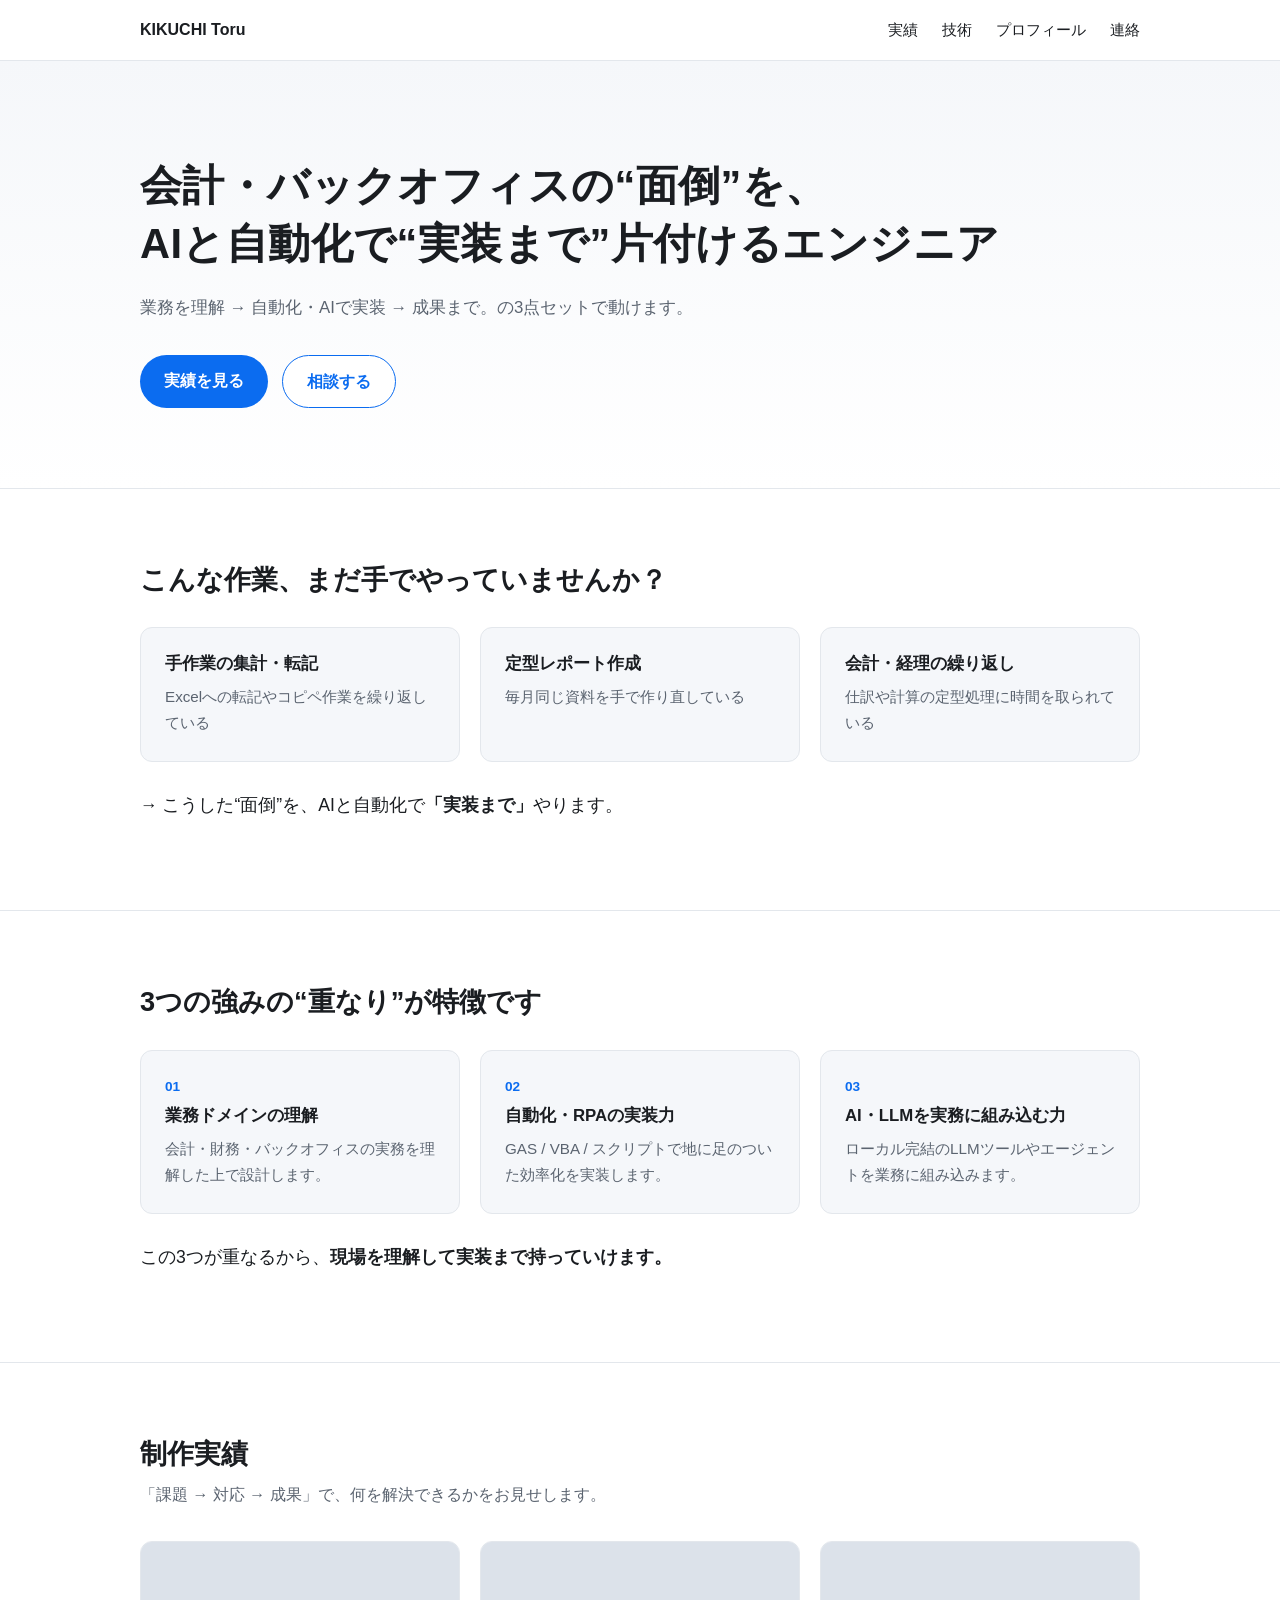
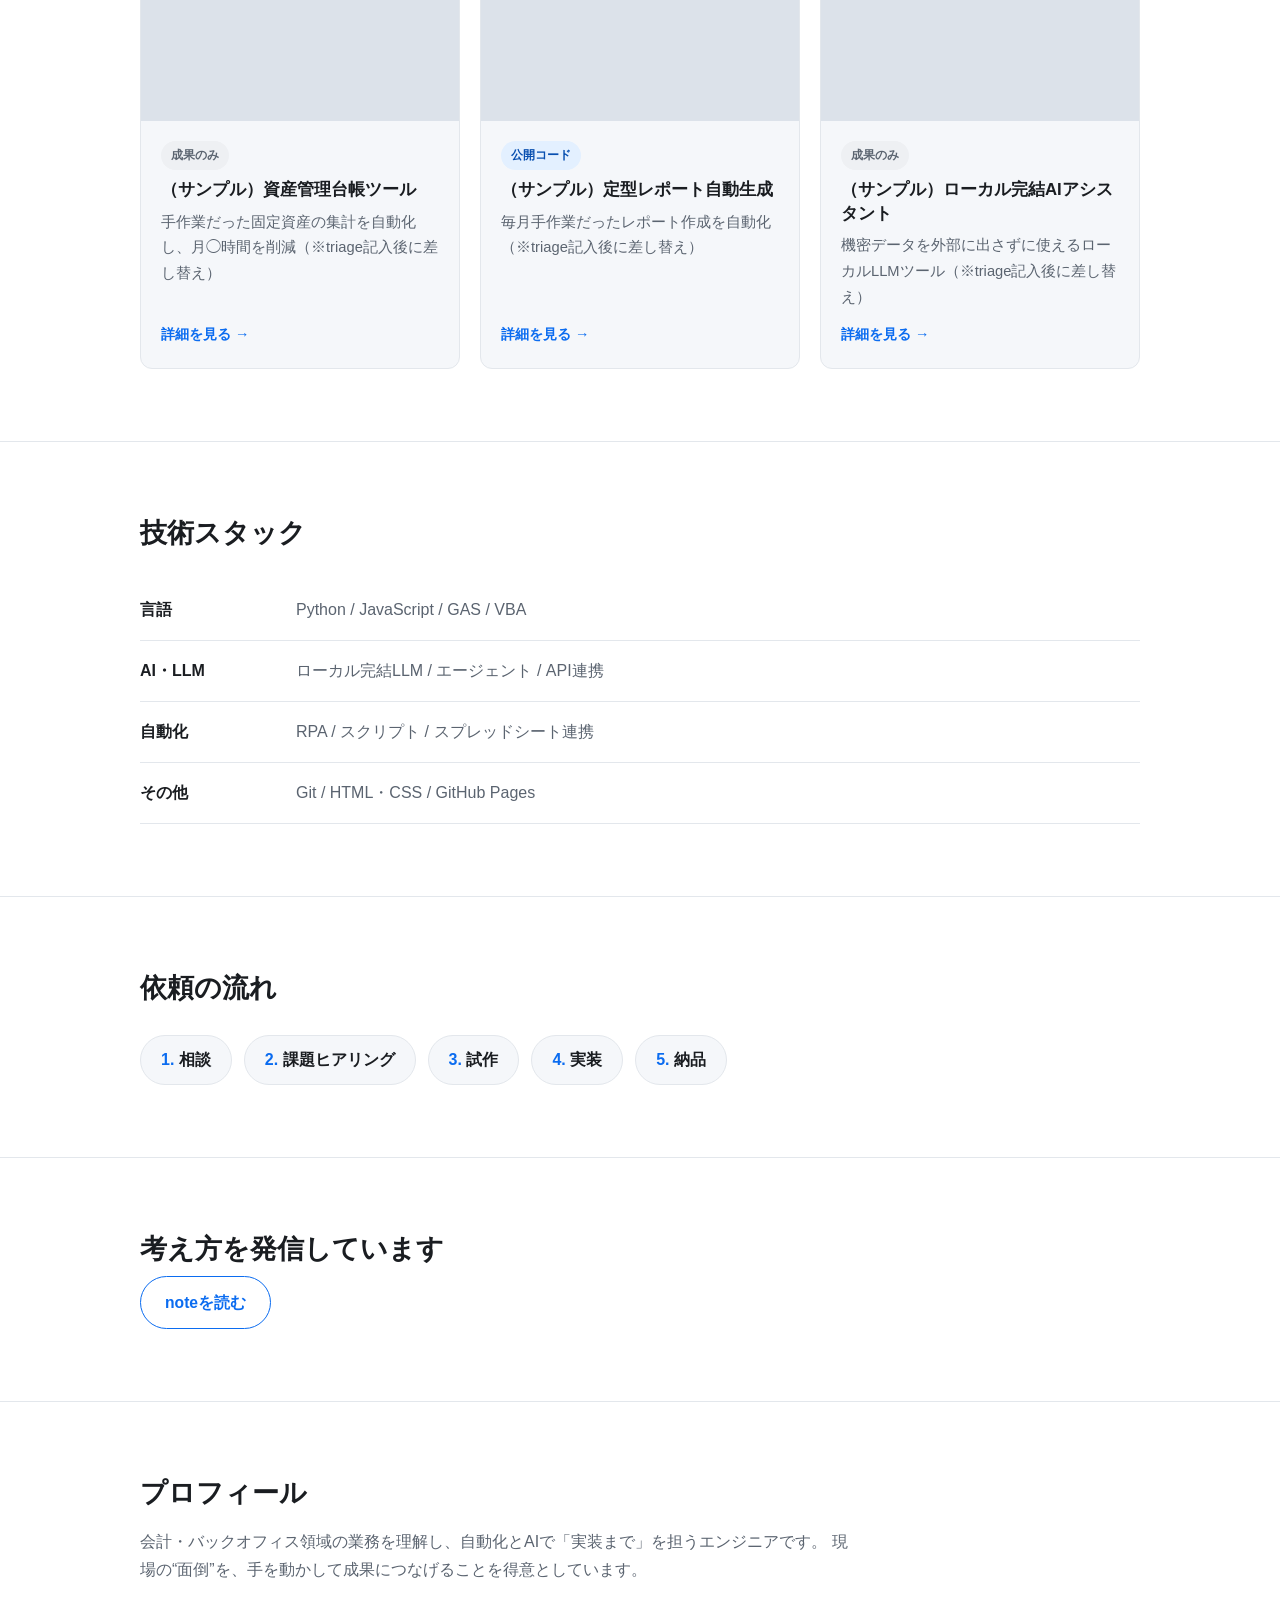
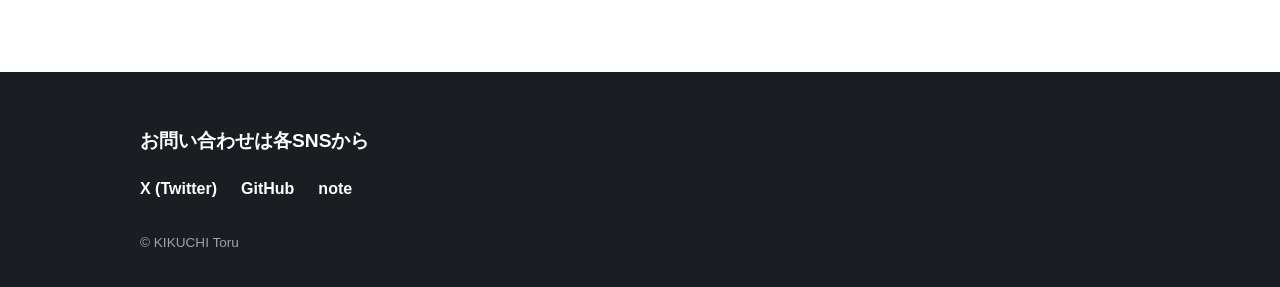
==== index.html @ f9b4e686 "feat: トップLPと実績詳細ページの骨組みを実装 - index.html: ヒーロー〜連絡まで全9セクション（プレースホルダ） - works/detail.html: ?id= で内容を切り替" ====
<!DOCTYPE html>
<html lang="ja">
<head>
  <meta charset="UTF-8" />
  <meta name="viewport" content="width=device-width, initial-scale=1.0" />
  <title>KIKUCHI Toru — 会計・バックオフィスの"面倒"をAIと自動化で実装まで</title>
  <meta name="description" content="会計・バックオフィスの面倒を、AIと自動化で実装まで片付けるエンジニア。業務を理解し、自動化・AIで実装し、成果まで。" />
  <link rel="stylesheet" href="assets/css/style.css" />
</head>
<body>
  <!-- ===== ヘッダ ===== -->
  <header class="site-header" id="top">
    <div class="container header__inner">
      <a class="brand" href="#top">KIKUCHI&nbsp;Toru</a>
      <nav class="nav" id="nav">
        <a href="#works">実績</a>
        <a href="#stack">技術</a>
        <a href="#about">プロフィール</a>
        <a href="#contact">連絡</a>
      </nav>
      <button class="nav-toggle" id="navToggle" aria-label="メニュー" aria-expanded="false">☰</button>
    </div>
  </header>

  <main>
    <!-- ===== ① ヒーロー ===== -->
    <section class="hero">
      <div class="container">
        <h1 class="hero__title">
          会計・バックオフィスの&ldquo;面倒&rdquo;を、<br />
          AIと自動化で&ldquo;実装まで&rdquo;片付けるエンジニア
        </h1>
        <p class="hero__sub">業務を理解 → 自動化・AIで実装 → 成果まで。の3点セットで動けます。</p>
        <div class="hero__cta">
          <a class="btn btn--primary" href="#works">実績を見る</a>
          <a class="btn btn--ghost" href="#contact">相談する</a>
        </div>
      </div>
    </section>

    <!-- ===== ② こんな"面倒"を解決します ===== -->
    <section class="section pains">
      <div class="container">
        <h2 class="section__title">こんな作業、まだ手でやっていませんか？</h2>
        <ul class="cards cards--3">
          <!-- TODO: 実案件でよくある「面倒」に差し替え -->
          <li class="pain-card"><h3>手作業の集計・転記</h3><p>Excelへの転記やコピペ作業を繰り返している</p></li>
          <li class="pain-card"><h3>定型レポート作成</h3><p>毎月同じ資料を手で作り直している</p></li>
          <li class="pain-card"><h3>会計・経理の繰り返し</h3><p>仕訳や計算の定型処理に時間を取られている</p></li>
        </ul>
        <p class="pains__lead">→ こうした&ldquo;面倒&rdquo;を、AIと自動化で<strong>「実装まで」</strong>やります。</p>
      </div>
    </section>

    <!-- ===== ③ 3つの強み ===== -->
    <section class="section strengths">
      <div class="container">
        <h2 class="section__title">3つの強みの&ldquo;重なり&rdquo;が特徴です</h2>
        <ul class="cards cards--3">
          <li class="strength-card">
            <span class="strength-card__no">01</span>
            <h3>業務ドメインの理解</h3>
            <p>会計・財務・バックオフィスの実務を理解した上で設計します。</p>
          </li>
          <li class="strength-card">
            <span class="strength-card__no">02</span>
            <h3>自動化・RPAの実装力</h3>
            <p>GAS / VBA / スクリプトで地に足のついた効率化を実装します。</p>
          </li>
          <li class="strength-card">
            <span class="strength-card__no">03</span>
            <h3>AI・LLMを実務に組み込む力</h3>
            <p>ローカル完結のLLMツールやエージェントを業務に組み込みます。</p>
          </li>
        </ul>
        <p class="strengths__lead">この3つが重なるから、<strong>現場を理解して実装まで持っていけます。</strong></p>
      </div>
    </section>

    <!-- ===== ④ 制作実績（JSON駆動） ===== -->
    <section class="section works" id="works">
      <div class="container">
        <h2 class="section__title">制作実績</h2>
        <p class="section__lead">「課題 → 対応 → 成果」で、何を解決できるかをお見せします。</p>
        <ul class="cards cards--3" id="worksList">
          <!-- assets/js/works.js が data/works.json から生成 -->
          <li class="works-card works-card--loading">読み込み中…</li>
        </ul>
      </div>
    </section>

    <!-- ===== ⑤ 技術スタック ===== -->
    <section class="section stack" id="stack">
      <div class="container">
        <h2 class="section__title">技術スタック</h2>
        <dl class="stack-list">
          <div class="stack-row"><dt>言語</dt><dd>Python / JavaScript / GAS / VBA</dd></div>
          <div class="stack-row"><dt>AI・LLM</dt><dd>ローカル完結LLM / エージェント / API連携</dd></div>
          <div class="stack-row"><dt>自動化</dt><dd>RPA / スクリプト / スプレッドシート連携</dd></div>
          <div class="stack-row"><dt>その他</dt><dd>Git / HTML・CSS / GitHub Pages</dd></div>
        </dl>
      </div>
    </section>

    <!-- ===== ⑥ 依頼の流れ ===== -->
    <section class="section flow">
      <div class="container">
        <h2 class="section__title">依頼の流れ</h2>
        <ol class="flow-steps">
          <li>相談</li><li>課題ヒアリング</li><li>試作</li><li>実装</li><li>納品</li>
        </ol>
      </div>
    </section>

    <!-- ===== ⑦ note ===== -->
    <section class="section note">
      <div class="container">
        <h2 class="section__title">考え方を発信しています</h2>
        <!-- TODO: noteのURLに差し替え -->
        <a class="btn btn--ghost" href="#" data-todo="note-url">noteを読む</a>
      </div>
    </section>

    <!-- ===== ⑧ プロフィール ===== -->
    <section class="section about" id="about">
      <div class="container">
        <h2 class="section__title">プロフィール</h2>
        <!-- TODO: 守秘・個人情報に触れない範囲で記入 -->
        <p class="about__text">
          会計・バックオフィス領域の業務を理解し、自動化とAIで「実装まで」を担うエンジニアです。
          現場の&ldquo;面倒&rdquo;を、手を動かして成果につなげることを得意としています。
        </p>
      </div>
    </section>
  </main>

  <!-- ===== ⑨ 連絡導線（フッタ） ===== -->
  <footer class="site-footer" id="contact">
    <div class="container">
      <h2 class="footer__title">お問い合わせは各SNSから</h2>
      <ul class="contacts">
        <!-- TODO: 各URLに差し替え -->
        <li><a href="#" data-todo="x-url">X (Twitter)</a></li>
        <li><a href="https://github.com/ChRo05">GitHub</a></li>
        <li><a href="#" data-todo="note-url">note</a></li>
      </ul>
      <p class="copyright">&copy; KIKUCHI Toru</p>
    </div>
  </footer>

  <script src="assets/js/main.js" defer></script>
  <script src="assets/js/works.js" defer></script>
</body>
</html>
---- assets/css/style.css ----
/* =========================================================
   ポートフォリオ スタイル土台 v0.1
   トーン: 誠実・堅実・ミニマル（後で調整可）
   ========================================================= */

:root {
  --color-bg: #ffffff;
  --color-fg: #1a1d21;
  --color-muted: #5b6470;
  --color-line: #e3e7ec;
  --color-soft: #f5f7fa;
  --color-accent: #0b6cf0;
  --color-accent-dark: #084fb0;
  --maxw: 1040px;
  --radius: 12px;
  --space: 24px;
  --font: -apple-system, BlinkMacSystemFont, "Hiragino Sans", "Noto Sans JP",
    "Yu Gothic", Meiryo, sans-serif;
}

* { box-sizing: border-box; }

html { scroll-behavior: smooth; }

body {
  margin: 0;
  font-family: var(--font);
  color: var(--color-fg);
  background: var(--color-bg);
  line-height: 1.75;
  -webkit-font-smoothing: antialiased;
}

.container { width: 100%; max-width: var(--maxw); margin: 0 auto; padding: 0 20px; }

a { color: var(--color-accent); text-decoration: none; }
a:hover { text-decoration: underline; }

h1, h2, h3 { line-height: 1.4; margin: 0; }

/* ===== ヘッダ ===== */
.site-header {
  position: sticky; top: 0; z-index: 50;
  background: rgba(255, 255, 255, 0.9);
  backdrop-filter: blur(8px);
  border-bottom: 1px solid var(--color-line);
}
.header__inner { display: flex; align-items: center; justify-content: space-between; height: 60px; }
.brand { font-weight: 700; color: var(--color-fg); }
.brand:hover { text-decoration: none; }
.nav { display: flex; gap: 24px; }
.nav a { color: var(--color-fg); font-size: 0.95rem; }
.nav-toggle { display: none; background: none; border: 0; font-size: 1.4rem; cursor: pointer; }

/* ===== ボタン ===== */
.btn {
  display: inline-block; padding: 12px 24px; border-radius: 999px;
  font-weight: 600; font-size: 0.98rem; transition: transform .08s ease, background .2s ease;
}
.btn:hover { text-decoration: none; transform: translateY(-1px); }
.btn--primary { background: var(--color-accent); color: #fff; }
.btn--primary:hover { background: var(--color-accent-dark); }
.btn--ghost { background: #fff; color: var(--color-accent); border: 1px solid var(--color-accent); }
.btn--ghost:hover { background: var(--color-soft); }

/* ===== ヒーロー ===== */
.hero { padding: 96px 0 80px; background: linear-gradient(180deg, var(--color-soft), #fff); }
.hero__title { font-size: clamp(1.6rem, 4.2vw, 2.6rem); font-weight: 800; letter-spacing: .01em; }
.hero__sub { color: var(--color-muted); font-size: 1.05rem; margin: 20px 0 32px; }
.hero__cta { display: flex; gap: 14px; flex-wrap: wrap; }

/* ===== セクション共通 ===== */
.section { padding: 72px 0; border-top: 1px solid var(--color-line); }
.section__title { font-size: clamp(1.3rem, 3vw, 1.7rem); font-weight: 700; margin-bottom: 8px; }
.section__lead { color: var(--color-muted); margin: 0 0 32px; }

/* ===== カードグリッド ===== */
.cards { list-style: none; padding: 0; margin: 28px 0 0; display: grid; gap: 20px; }
.cards--3 { grid-template-columns: repeat(3, 1fr); }

.pain-card, .strength-card, .works-card {
  background: var(--color-soft); border: 1px solid var(--color-line);
  border-radius: var(--radius); padding: 24px;
}
.pain-card h3, .strength-card h3 { font-size: 1.05rem; margin-bottom: 8px; }
.pain-card p, .strength-card p { color: var(--color-muted); font-size: 0.95rem; margin: 0; }
.pains__lead, .strengths__lead { margin-top: 28px; font-size: 1.1rem; }

.strength-card__no { display: block; font-size: 0.85rem; font-weight: 700; color: var(--color-accent); margin-bottom: 6px; }

/* ===== 実績カード ===== */
.works-card { display: flex; flex-direction: column; padding: 0; overflow: hidden; }
.works-card--loading { padding: 24px; color: var(--color-muted); background: #fff; }
.works-card__thumb { aspect-ratio: 16 / 9; background: #dce2ea; object-fit: cover; width: 100%; }
.works-card__body { padding: 20px; display: flex; flex-direction: column; gap: 8px; flex: 1; }
.works-card__title { font-size: 1.05rem; }
.works-card__summary { color: var(--color-muted); font-size: 0.92rem; margin: 0; flex: 1; }
.badge {
  align-self: flex-start; font-size: 0.74rem; font-weight: 700; padding: 4px 10px;
  border-radius: 999px;
}
.badge--code { background: #e3f0ff; color: var(--color-accent-dark); }
.badge--result { background: #eef0f3; color: var(--color-muted); }
.works-card__more { font-size: 0.9rem; font-weight: 600; margin-top: 4px; }

/* ===== 技術スタック ===== */
.stack-list { margin: 28px 0 0; }
.stack-row { display: grid; grid-template-columns: 140px 1fr; gap: 16px; padding: 16px 0; border-bottom: 1px solid var(--color-line); }
.stack-row dt { font-weight: 700; }
.stack-row dd { margin: 0; color: var(--color-muted); }

/* ===== 依頼の流れ ===== */
.flow-steps { list-style: none; padding: 0; margin: 28px 0 0; display: flex; flex-wrap: wrap; gap: 12px; counter-reset: step; }
.flow-steps li {
  position: relative; background: var(--color-soft); border: 1px solid var(--color-line);
  border-radius: 999px; padding: 10px 20px; font-weight: 600;
}
.flow-steps li::before { counter-increment: step; content: counter(step) ". "; color: var(--color-accent); }

/* ===== about ===== */
.about__text { color: var(--color-muted); max-width: 720px; }

/* ===== フッタ ===== */
.site-footer { background: var(--color-fg); color: #fff; padding: 56px 0 32px; }
.footer__title { font-size: 1.2rem; margin-bottom: 20px; }
.contacts { list-style: none; padding: 0; margin: 0 0 28px; display: flex; gap: 24px; flex-wrap: wrap; }
.contacts a { color: #fff; font-weight: 600; }
.copyright { color: #9aa3af; font-size: 0.85rem; margin: 0; }

/* ===== レスポンシブ ===== */
@media (max-width: 768px) {
  .nav { position: absolute; top: 60px; left: 0; right: 0; flex-direction: column; gap: 0;
    background: #fff; border-bottom: 1px solid var(--color-line); display: none; }
  .nav.is-open { display: flex; }
  .nav a { padding: 14px 20px; border-top: 1px solid var(--color-line); }
  .nav-toggle { display: block; }
  .cards--3 { grid-template-columns: 1fr; }
  .stack-row { grid-template-columns: 100px 1fr; }
  .hero { padding: 64px 0 56px; }
  .section { padding: 56px 0; }
}
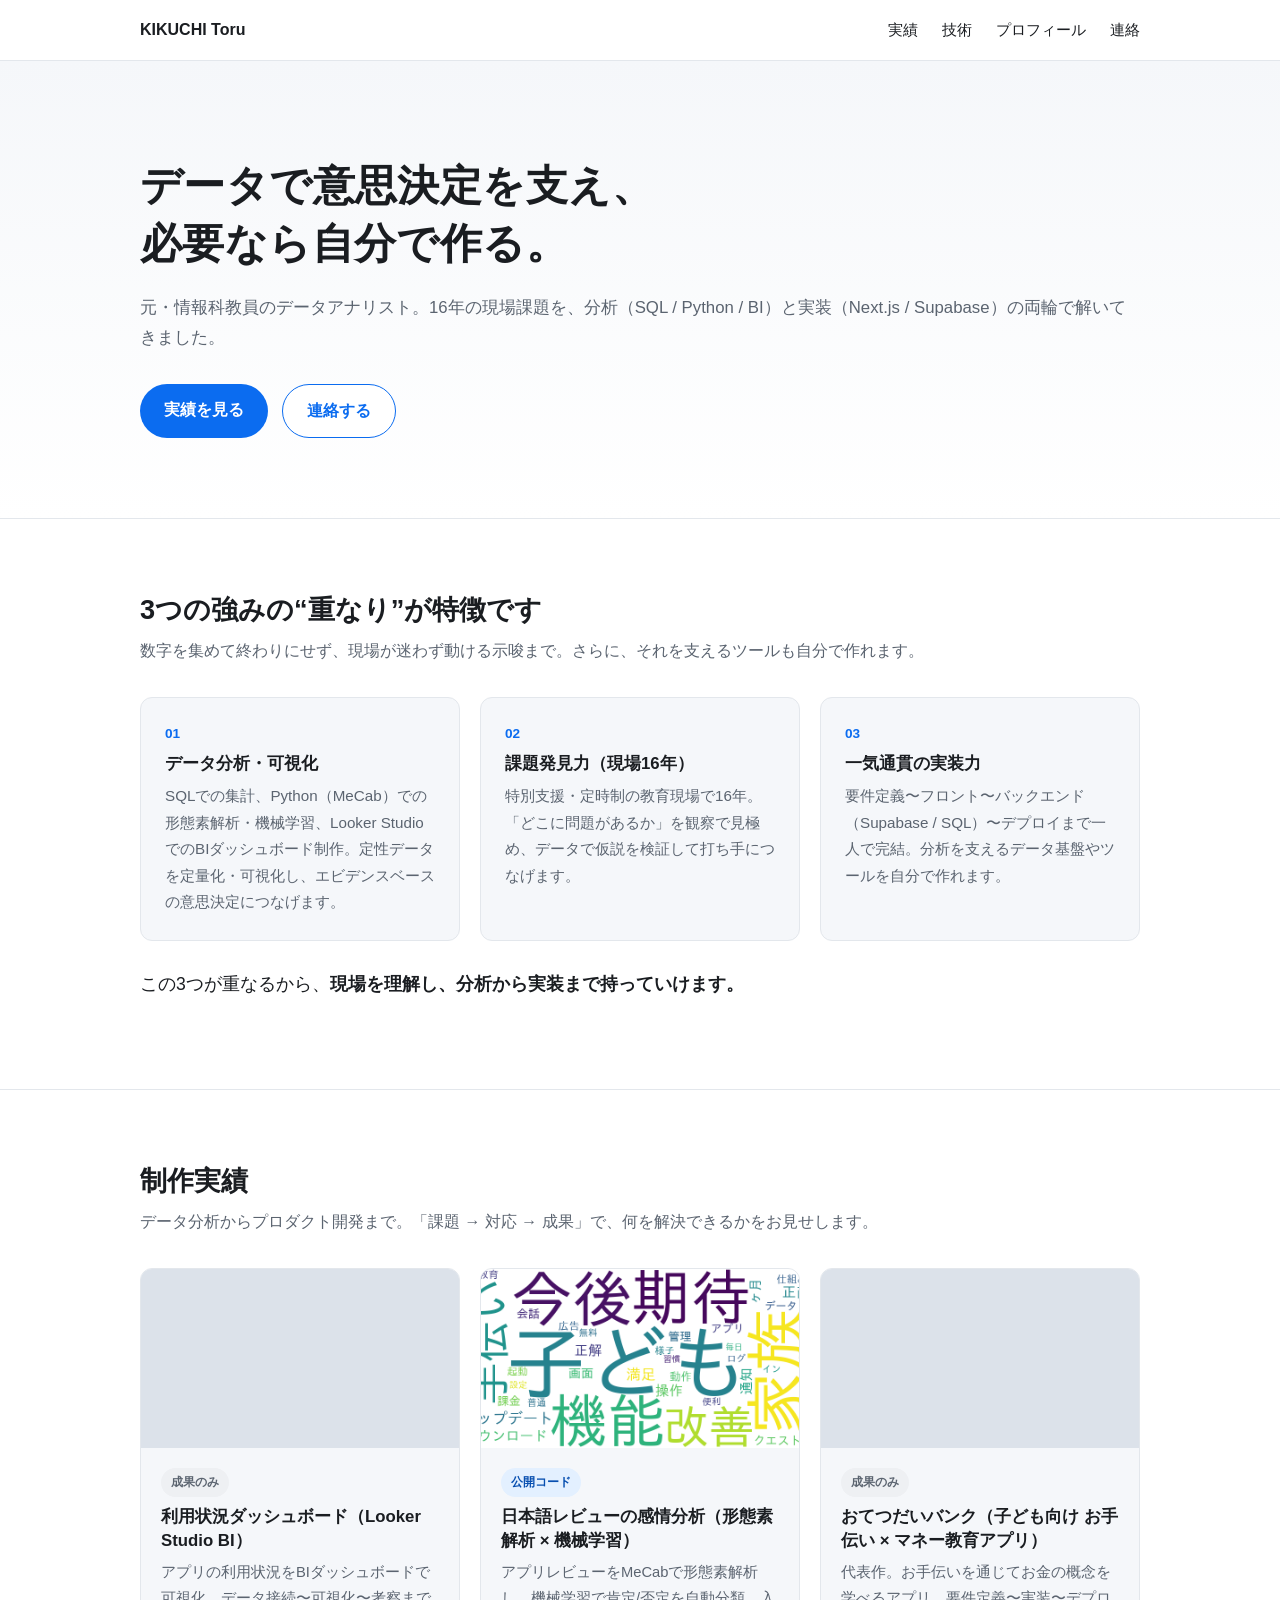
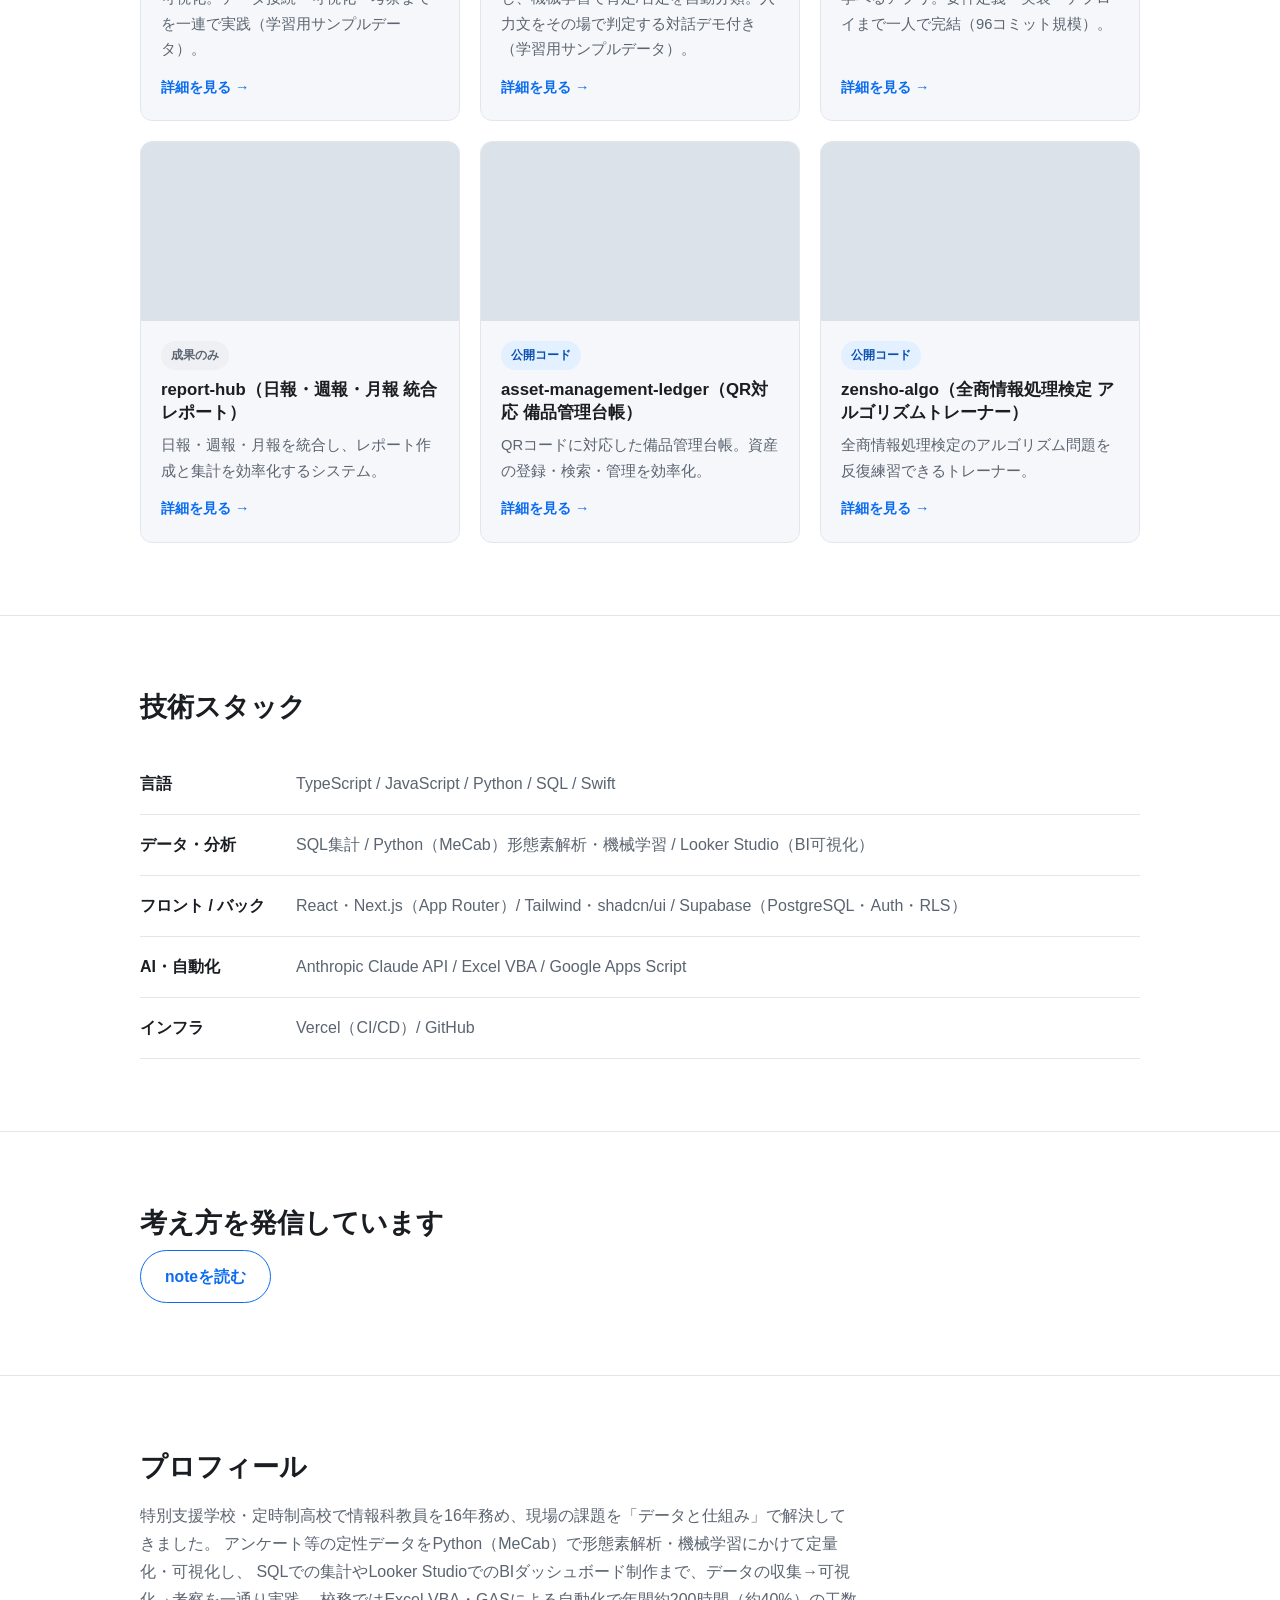
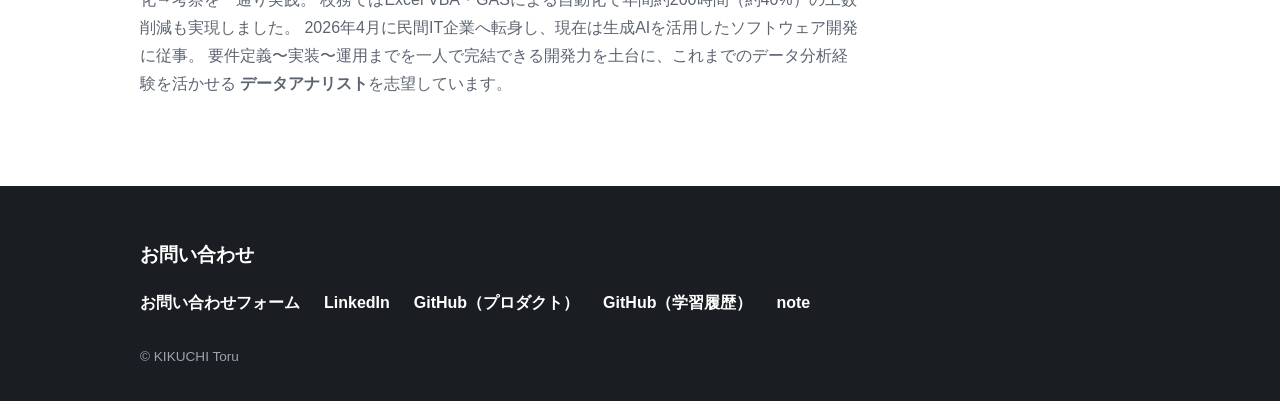
==== commit 12ffa4d3: "feat: データアナリスト軸へ全面リライト＋実績を横断集約 - ヒーロー/強み/プロフィール/技術スタックを「データ×実装」ハイブリッド軸で書き直し - 実績を6件に拡充（Looker BIダッシュ" ====
--- a/index.html
+++ b/index.html
@@ -3,8 +3,17 @@
 <head>
   <meta charset="UTF-8" />
   <meta name="viewport" content="width=device-width, initial-scale=1.0" />
-  <title>KIKUCHI Toru — 会計・バックオフィスの"面倒"をAIと自動化で実装まで</title>
-  <meta name="description" content="会計・バックオフィスの面倒を、AIと自動化で実装まで片付けるエンジニア。業務を理解し、自動化・AIで実装し、成果まで。" />
+  <title>KIKUCHI Toru — データで意思決定を支え、必要なら自分で作るデータアナリスト</title>
+  <meta name="description" content="元・情報科教員のデータアナリスト。SQL / Python / BI による分析と、Next.js / Supabase による実装の両輪で、現場課題を数字と仕組みで解決します。" />
+
+  <!-- ===== OGP ===== -->
+  <meta property="og:type" content="website" />
+  <meta property="og:title" content="KIKUCHI Toru — データで意思決定を支え、必要なら自分で作る" />
+  <meta property="og:description" content="分析（SQL / Python / BI）と実装（Next.js / Supabase）の両輪で、現場課題を数字と仕組みで解決するデータアナリストのポートフォリオ。" />
+  <meta property="og:url" content="https://chro05.github.io/portfolio-website/" />
+  <meta property="og:site_name" content="KIKUCHI Toru Portfolio" />
+  <meta property="og:locale" content="ja_JP" />
+
   <link rel="stylesheet" href="assets/css/style.css" />
 </head>
 <body>
@@ -18,7 +27,7 @@
         <a href="#about">プロフィール</a>
         <a href="#contact">連絡</a>
       </nav>
-      <button class="nav-toggle" id="navToggle" aria-label="メニュー" aria-expanded="false">☰</button>
+      <button type="button" class="nav-toggle" id="navToggle" aria-label="メニュー" aria-expanded="false">☰</button>
     </div>
   </header>
 
@@ -27,61 +36,50 @@
     <section class="hero">
       <div class="container">
         <h1 class="hero__title">
-          会計・バックオフィスの&ldquo;面倒&rdquo;を、<br />
-          AIと自動化で&ldquo;実装まで&rdquo;片付けるエンジニア
+          データで意思決定を支え、<br />
+          必要なら自分で作る。
         </h1>
-        <p class="hero__sub">業務を理解 → 自動化・AIで実装 → 成果まで。の3点セットで動けます。</p>
+        <p class="hero__sub">
+          元・情報科教員のデータアナリスト。16年の現場課題を、分析（SQL / Python / BI）と実装（Next.js / Supabase）の両輪で解いてきました。
+        </p>
         <div class="hero__cta">
           <a class="btn btn--primary" href="#works">実績を見る</a>
-          <a class="btn btn--ghost" href="#contact">相談する</a>
+          <a class="btn btn--ghost" href="#contact">連絡する</a>
         </div>
       </div>
     </section>
 
-    <!-- ===== ② こんな"面倒"を解決します ===== -->
-    <section class="section pains">
+    <!-- ===== ② 3つの強み ===== -->
+    <section class="section strengths">
       <div class="container">
-        <h2 class="section__title">こんな作業、まだ手でやっていませんか？</h2>
+        <h2 class="section__title">3つの強みの&ldquo;重なり&rdquo;が特徴です</h2>
+        <p class="section__lead">数字を集めて終わりにせず、現場が迷わず動ける示唆まで。さらに、それを支えるツールも自分で作れます。</p>
         <ul class="cards cards--3">
-          <!-- TODO: 実案件でよくある「面倒」に差し替え -->
-          <li class="pain-card"><h3>手作業の集計・転記</h3><p>Excelへの転記やコピペ作業を繰り返している</p></li>
-          <li class="pain-card"><h3>定型レポート作成</h3><p>毎月同じ資料を手で作り直している</p></li>
-          <li class="pain-card"><h3>会計・経理の繰り返し</h3><p>仕訳や計算の定型処理に時間を取られている</p></li>
+          <li class="strength-card">
+            <span class="strength-card__no">01</span>
+            <h3>データ分析・可視化</h3>
+            <p>SQLでの集計、Python（MeCab）での形態素解析・機械学習、Looker StudioでのBIダッシュボード制作。定性データを定量化・可視化し、エビデンスベースの意思決定につなげます。</p>
+          </li>
+          <li class="strength-card">
+            <span class="strength-card__no">02</span>
+            <h3>課題発見力（現場16年）</h3>
+            <p>特別支援・定時制の教育現場で16年。「どこに問題があるか」を観察で見極め、データで仮説を検証して打ち手につなげます。</p>
+          </li>
+          <li class="strength-card">
+            <span class="strength-card__no">03</span>
+            <h3>一気通貫の実装力</h3>
+            <p>要件定義〜フロント〜バックエンド（Supabase / SQL）〜デプロイまで一人で完結。分析を支えるデータ基盤やツールを自分で作れます。</p>
+          </li>
         </ul>
-        <p class="pains__lead">→ こうした&ldquo;面倒&rdquo;を、AIと自動化で<strong>「実装まで」</strong>やります。</p>
+        <p class="strengths__lead">この3つが重なるから、<strong>現場を理解し、分析から実装まで持っていけます。</strong></p>
       </div>
     </section>
 
-    <!-- ===== ③ 3つの強み ===== -->
-    <section class="section strengths">
-      <div class="container">
-        <h2 class="section__title">3つの強みの&ldquo;重なり&rdquo;が特徴です</h2>
-        <ul class="cards cards--3">
-          <li class="strength-card">
-            <span class="strength-card__no">01</span>
-            <h3>業務ドメインの理解</h3>
-            <p>会計・財務・バックオフィスの実務を理解した上で設計します。</p>
-          </li>
-          <li class="strength-card">
-            <span class="strength-card__no">02</span>
-            <h3>自動化・RPAの実装力</h3>
-            <p>GAS / VBA / スクリプトで地に足のついた効率化を実装します。</p>
-          </li>
-          <li class="strength-card">
-            <span class="strength-card__no">03</span>
-            <h3>AI・LLMを実務に組み込む力</h3>
-            <p>ローカル完結のLLMツールやエージェントを業務に組み込みます。</p>
-          </li>
-        </ul>
-        <p class="strengths__lead">この3つが重なるから、<strong>現場を理解して実装まで持っていけます。</strong></p>
-      </div>
-    </section>
-
-    <!-- ===== ④ 制作実績（JSON駆動） ===== -->
+    <!-- ===== ③ 制作実績（JSON駆動） ===== -->
     <section class="section works" id="works">
       <div class="container">
         <h2 class="section__title">制作実績</h2>
-        <p class="section__lead">「課題 → 対応 → 成果」で、何を解決できるかをお見せします。</p>
+        <p class="section__lead">データ分析からプロダクト開発まで。「課題 → 対応 → 成果」で、何を解決できるかをお見せします。</p>
         <ul class="cards cards--3" id="worksList">
           <!-- assets/js/works.js が data/works.json から生成 -->
           <li class="works-card works-card--loading">読み込み中…</li>
@@ -89,60 +87,55 @@
       </div>
     </section>
 
-    <!-- ===== ⑤ 技術スタック ===== -->
+    <!-- ===== ④ 技術スタック ===== -->
     <section class="section stack" id="stack">
       <div class="container">
         <h2 class="section__title">技術スタック</h2>
         <dl class="stack-list">
-          <div class="stack-row"><dt>言語</dt><dd>Python / JavaScript / GAS / VBA</dd></div>
-          <div class="stack-row"><dt>AI・LLM</dt><dd>ローカル完結LLM / エージェント / API連携</dd></div>
-          <div class="stack-row"><dt>自動化</dt><dd>RPA / スクリプト / スプレッドシート連携</dd></div>
-          <div class="stack-row"><dt>その他</dt><dd>Git / HTML・CSS / GitHub Pages</dd></div>
+          <div class="stack-row"><dt>言語</dt><dd>TypeScript / JavaScript / Python / SQL / Swift</dd></div>
+          <div class="stack-row"><dt>データ・分析</dt><dd>SQL集計 / Python（MeCab）形態素解析・機械学習 / Looker Studio（BI可視化）</dd></div>
+          <div class="stack-row"><dt>フロント / バック</dt><dd>React・Next.js（App Router）/ Tailwind・shadcn/ui / Supabase（PostgreSQL・Auth・RLS）</dd></div>
+          <div class="stack-row"><dt>AI・自動化</dt><dd>Anthropic Claude API / Excel VBA / Google Apps Script</dd></div>
+          <div class="stack-row"><dt>インフラ</dt><dd>Vercel（CI/CD）/ GitHub</dd></div>
         </dl>
       </div>
     </section>
 
-    <!-- ===== ⑥ 依頼の流れ ===== -->
-    <section class="section flow">
+    <!-- ===== ⑤ note ===== -->
+    <section class="section note">
       <div class="container">
-        <h2 class="section__title">依頼の流れ</h2>
-        <ol class="flow-steps">
-          <li>相談</li><li>課題ヒアリング</li><li>試作</li><li>実装</li><li>納品</li>
-        </ol>
+        <h2 class="section__title">考え方を発信しています</h2>
+        <a class="btn btn--ghost" href="https://note.com/lush_cosmos4027" target="_blank" rel="noopener">noteを読む</a>
       </div>
     </section>
 
-    <!-- ===== ⑦ note ===== -->
-    <section class="section note">
-      <div class="container">
-        <h2 class="section__title">考え方を発信しています</h2>
-        <!-- TODO: noteのURLに差し替え -->
-        <a class="btn btn--ghost" href="#" data-todo="note-url">noteを読む</a>
-      </div>
-    </section>
-
-    <!-- ===== ⑧ プロフィール ===== -->
+    <!-- ===== ⑥ プロフィール ===== -->
     <section class="section about" id="about">
       <div class="container">
         <h2 class="section__title">プロフィール</h2>
-        <!-- TODO: 守秘・個人情報に触れない範囲で記入 -->
         <p class="about__text">
-          会計・バックオフィス領域の業務を理解し、自動化とAIで「実装まで」を担うエンジニアです。
-          現場の&ldquo;面倒&rdquo;を、手を動かして成果につなげることを得意としています。
+          特別支援学校・定時制高校で情報科教員を16年務め、現場の課題を「データと仕組み」で解決してきました。
+          アンケート等の定性データをPython（MeCab）で形態素解析・機械学習にかけて定量化・可視化し、
+          SQLでの集計やLooker StudioでのBIダッシュボード制作まで、データの収集→可視化→考察を一通り実践。
+          校務ではExcel VBA・GASによる自動化で年間約200時間（約40%）の工数削減も実現しました。
+          2026年4月に民間IT企業へ転身し、現在は生成AIを活用したソフトウェア開発に従事。
+          要件定義〜実装〜運用までを一人で完結できる開発力を土台に、これまでのデータ分析経験を活かせる
+          <strong>データアナリスト</strong>を志望しています。
         </p>
       </div>
     </section>
   </main>
 
-  <!-- ===== ⑨ 連絡導線（フッタ） ===== -->
+  <!-- ===== ⑦ 連絡導線（フッタ） ===== -->
   <footer class="site-footer" id="contact">
     <div class="container">
-      <h2 class="footer__title">お問い合わせは各SNSから</h2>
+      <h2 class="footer__title">お問い合わせ</h2>
       <ul class="contacts">
-        <!-- TODO: 各URLに差し替え -->
-        <li><a href="#" data-todo="x-url">X (Twitter)</a></li>
-        <li><a href="https://github.com/ChRo05">GitHub</a></li>
-        <li><a href="#" data-todo="note-url">note</a></li>
+        <li><a href="https://forms.gle/LL4WyZ3bWAvPhe8CA" target="_blank" rel="noopener">お問い合わせフォーム</a></li>
+        <li><a href="https://www.linkedin.com/in/kikuchi-toru-buildships/" target="_blank" rel="noopener">LinkedIn</a></li>
+        <li><a href="https://github.com/TK20260401" target="_blank" rel="noopener">GitHub（プロダクト）</a></li>
+        <li><a href="https://github.com/ChRo05" target="_blank" rel="noopener">GitHub（学習履歴）</a></li>
+        <li><a href="https://note.com/lush_cosmos4027" target="_blank" rel="noopener">note</a></li>
       </ul>
       <p class="copyright">&copy; KIKUCHI Toru</p>
     </div>
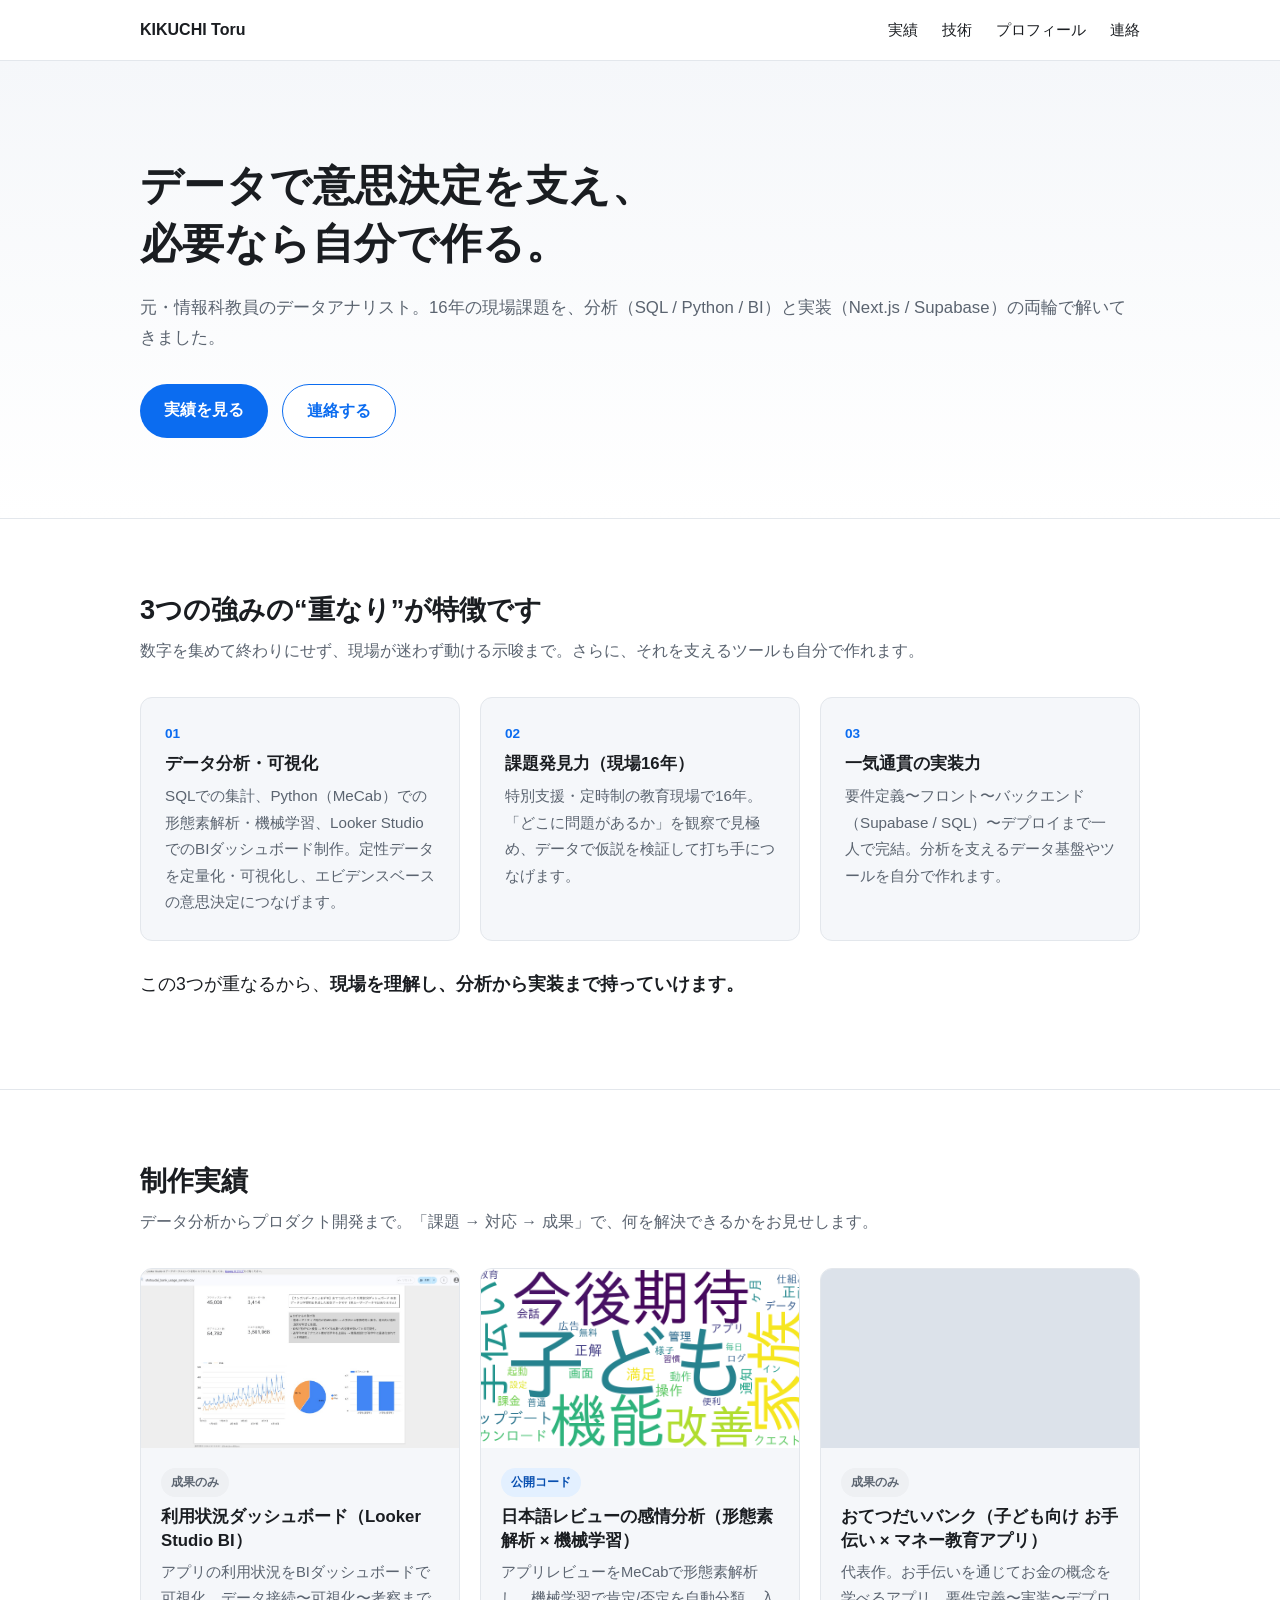
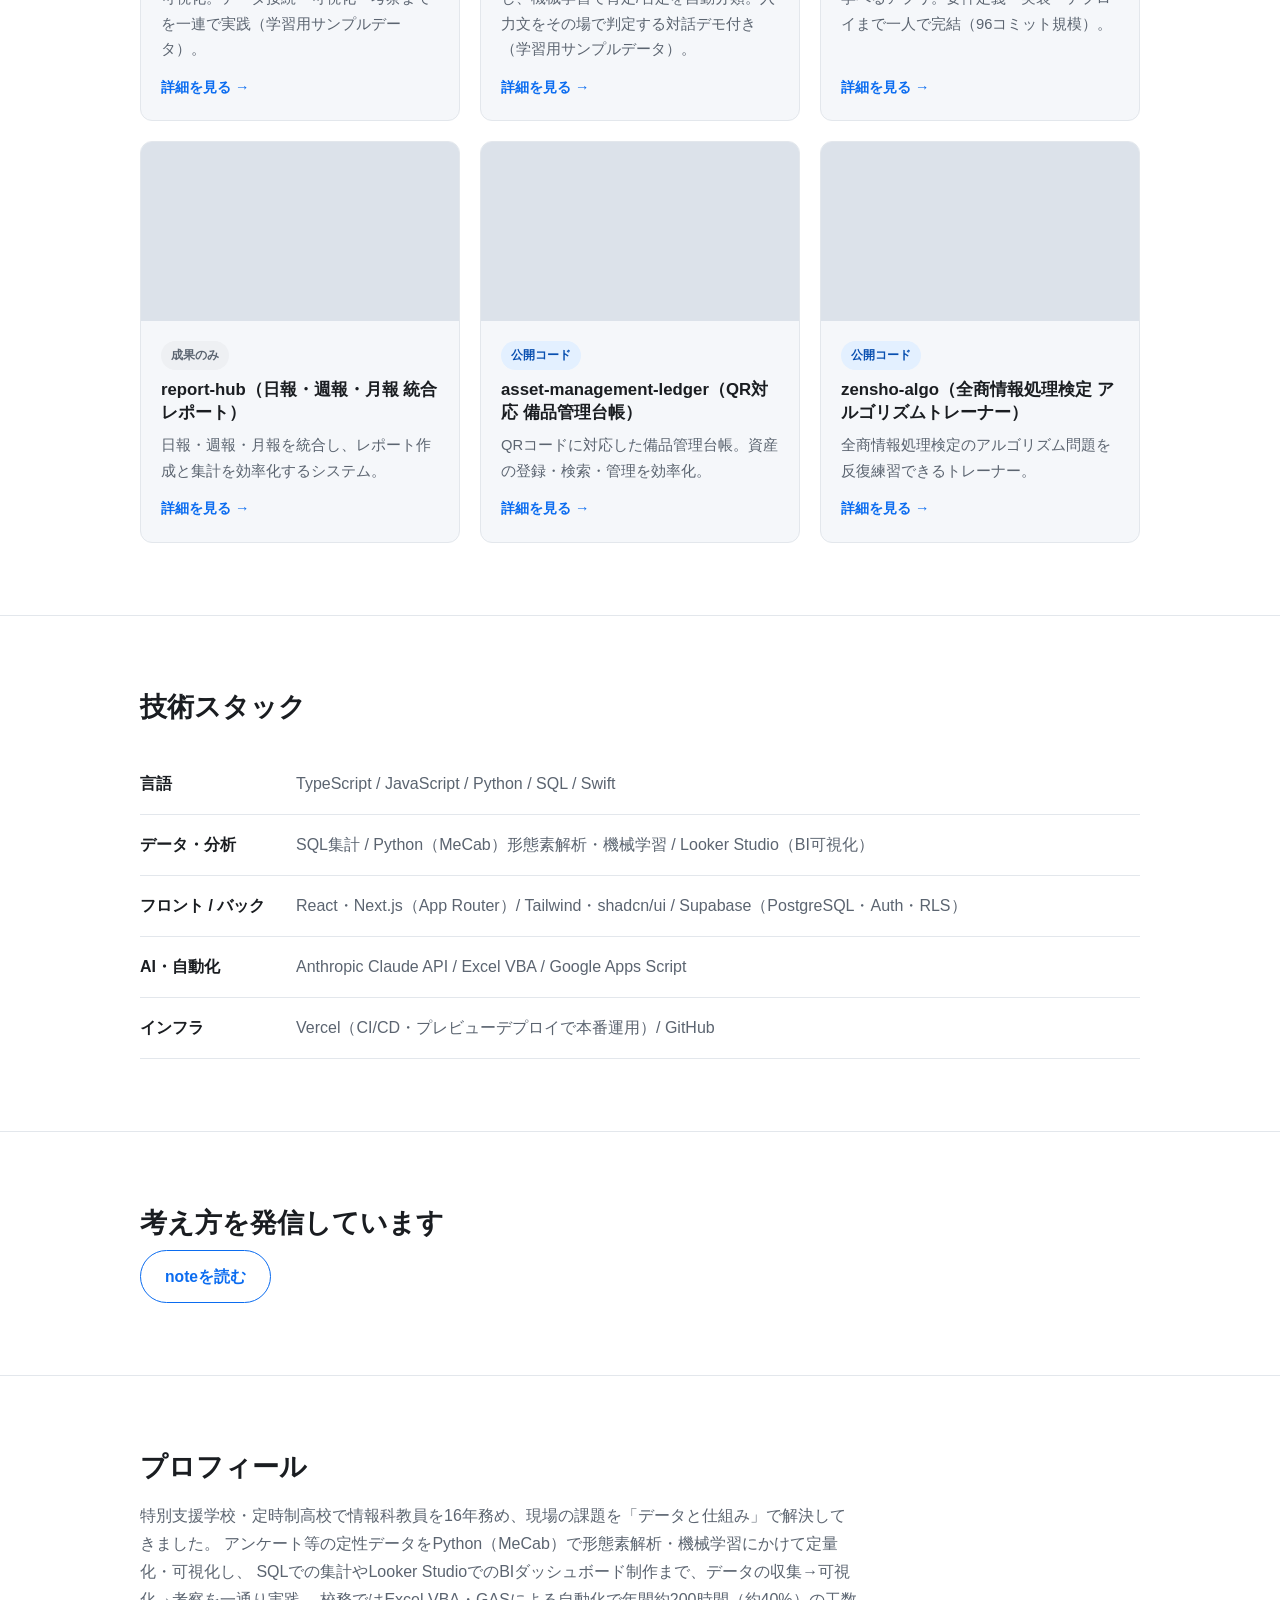
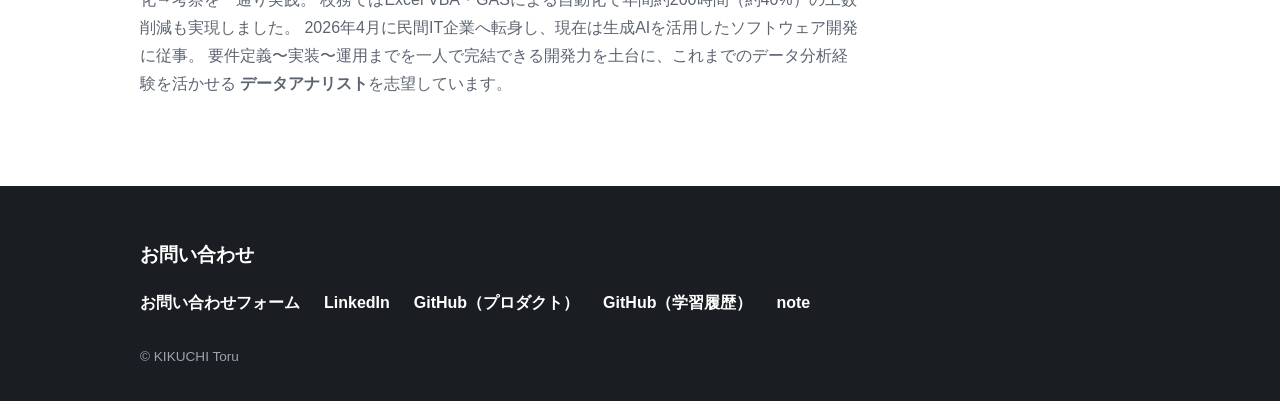
==== commit 21d9f3ff: "chore: Vercel運用の可視化と外部リンクの新規タブ化 - 技術スタックのインフラ表記を「Vercel(CI/CD・プレビューデプロイで本番運用)」に具体化 - 実績詳細のデモを「ライブデモを" ====
--- a/index.html
+++ b/index.html
@@ -96,7 +96,7 @@
           <div class="stack-row"><dt>データ・分析</dt><dd>SQL集計 / Python（MeCab）形態素解析・機械学習 / Looker Studio（BI可視化）</dd></div>
           <div class="stack-row"><dt>フロント / バック</dt><dd>React・Next.js（App Router）/ Tailwind・shadcn/ui / Supabase（PostgreSQL・Auth・RLS）</dd></div>
           <div class="stack-row"><dt>AI・自動化</dt><dd>Anthropic Claude API / Excel VBA / Google Apps Script</dd></div>
-          <div class="stack-row"><dt>インフラ</dt><dd>Vercel（CI/CD）/ GitHub</dd></div>
+          <div class="stack-row"><dt>インフラ</dt><dd>Vercel（CI/CD・プレビューデプロイで本番運用）/ GitHub</dd></div>
         </dl>
       </div>
     </section>
